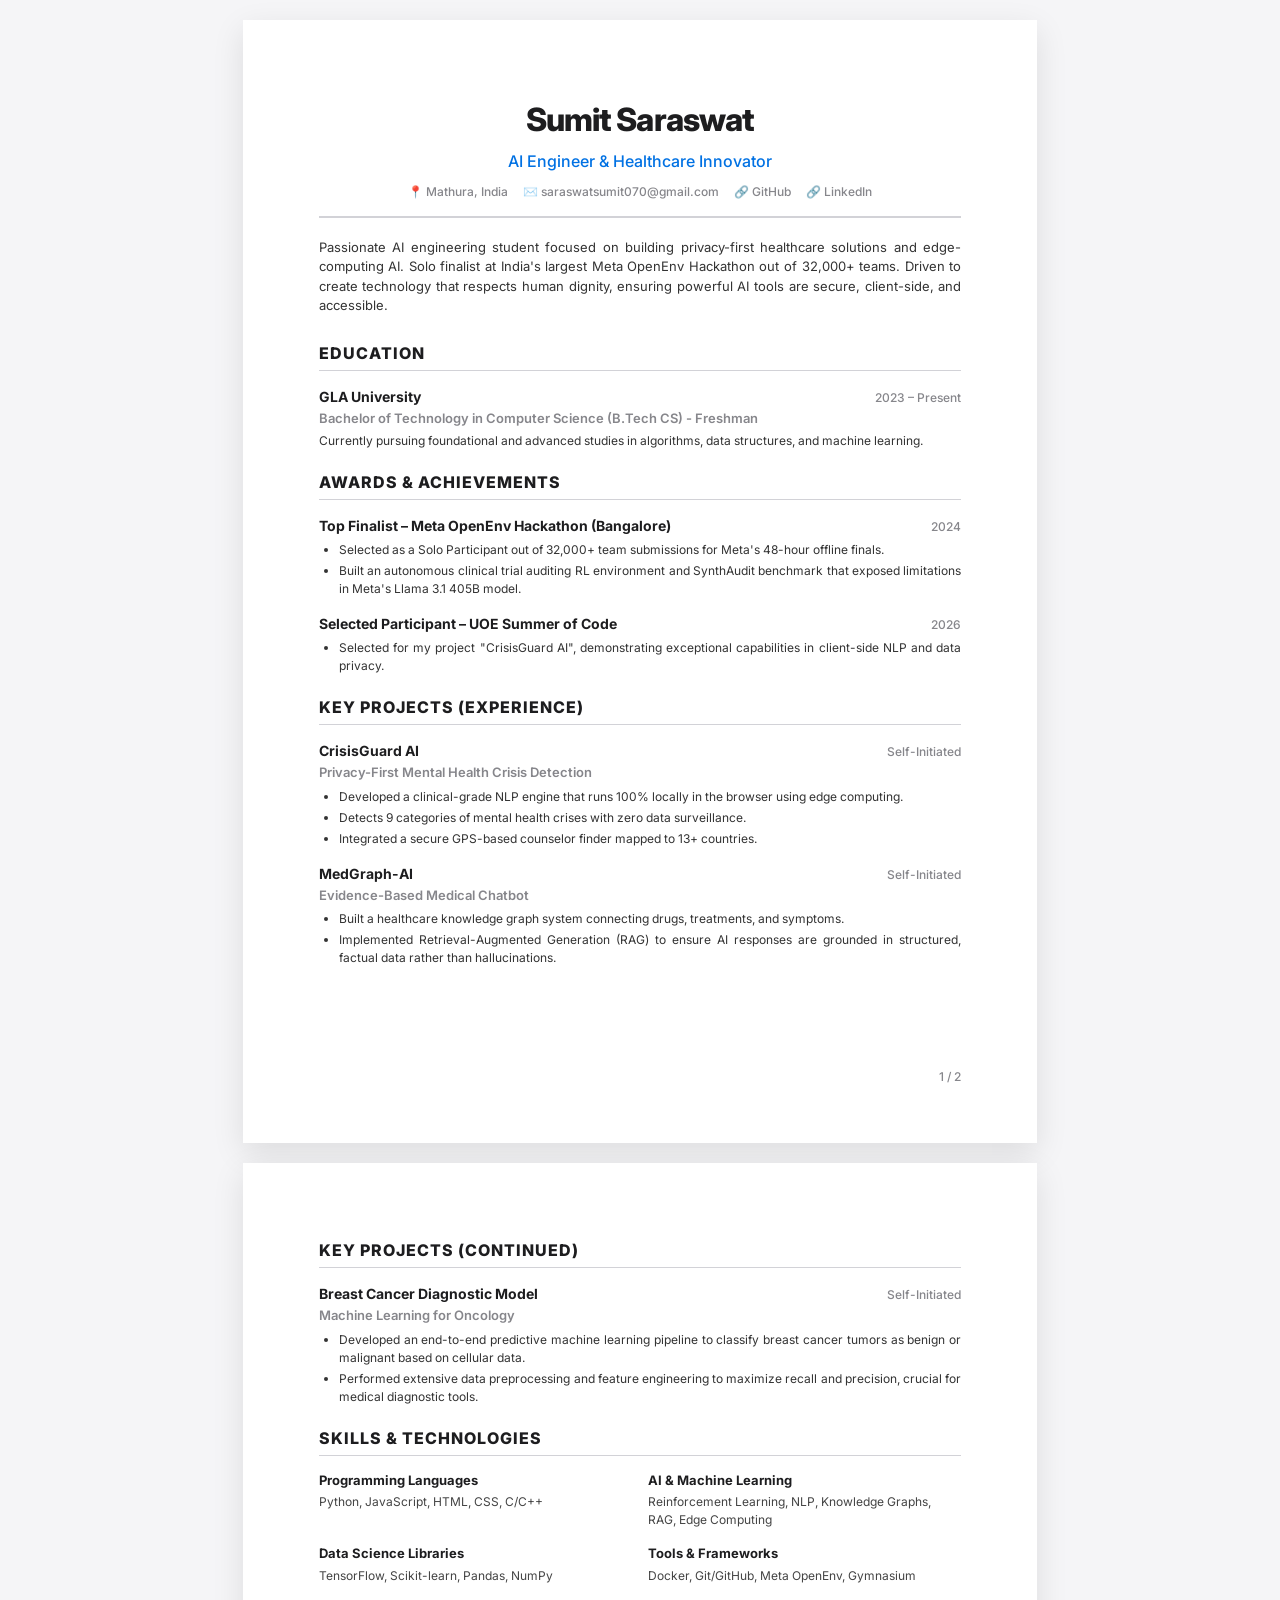
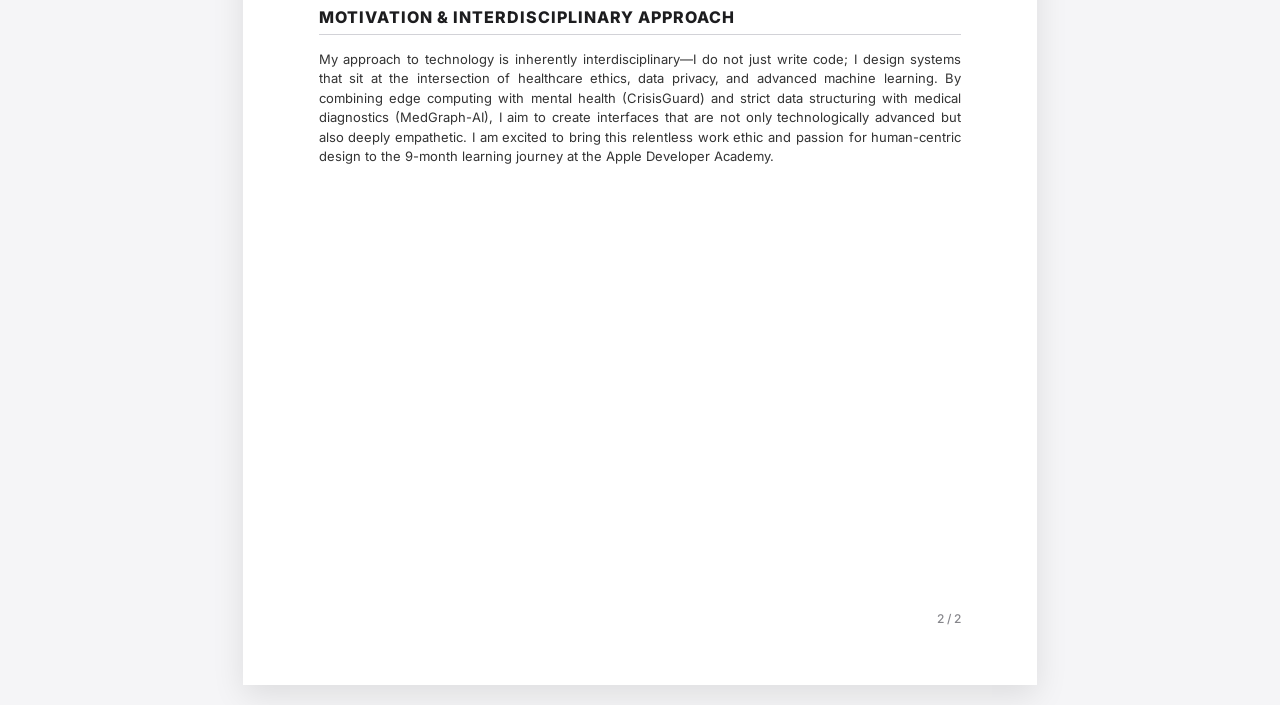
==== Sumit_Saraswat_CV_Academy.html @ f65f5d6a "Initial commit: Apple HIG Portfolio" ====
<!DOCTYPE html>
<html lang="en">
<head>
  <meta charset="UTF-8">
  <title>Sumit_Saraswat_CV_Academy</title>
  <style>
    @import url('https://fonts.googleapis.com/css2?family=Inter:wght@300;400;500;600;700;800&display=swap');
    
    :root {
      --bg: #ffffff;
      --text-main: #1d1d1f;
      --text-muted: #86868b;
      --accent: #0071e3;
      --border: #d2d2d7;
    }

    * { box-sizing: border-box; margin: 0; padding: 0; }
    body {
      font-family: 'Inter', -apple-system, sans-serif;
      background: #f5f5f7;
      color: var(--text-main);
      line-height: 1.5;
      -webkit-font-smoothing: antialiased;
    }

    /* A4 Page Setup */
    .page {
      width: 210mm;
      height: 297mm;
      background: white;
      margin: 20px auto;
      padding: 20mm 20mm;
      box-shadow: 0 10px 30px rgba(0,0,0,0.1);
      position: relative;
      overflow: hidden;
      page-break-after: always;
    }

    @media print {
      body { background: white; margin: 0; }
      .page { margin: 0; box-shadow: none; padding: 20mm 20mm; page-break-after: always; }
      @page { size: A4; margin: 0; }
    }

    /* Header */
    .header { text-align: center; border-bottom: 2px solid var(--border); padding-bottom: 15px; margin-bottom: 20px; }
    .name { font-size: 32px; font-weight: 800; letter-spacing: -0.03em; margin-bottom: 5px; }
    .role { font-size: 16px; font-weight: 500; color: var(--accent); margin-bottom: 10px; }
    .contact-info { font-size: 12px; color: var(--text-muted); font-weight: 500; display: flex; justify-content: center; gap: 15px; }
    .contact-info a { color: var(--text-muted); text-decoration: none; }
    
    /* Summary */
    .summary { font-size: 13px; text-align: justify; margin-bottom: 25px; color: #333; }

    /* Sections */
    .section { margin-bottom: 20px; }
    .section-title { font-size: 16px; font-weight: 800; color: var(--text-main); border-bottom: 1px solid var(--border); padding-bottom: 5px; margin-bottom: 15px; text-transform: uppercase; letter-spacing: 1px; }
    
    .item { margin-bottom: 15px; }
    .item-header { display: flex; justify-content: space-between; align-items: baseline; margin-bottom: 2px; }
    .item-title { font-size: 14px; font-weight: 700; color: var(--text-main); }
    .item-subtitle { font-size: 13px; font-weight: 600; color: var(--text-muted); }
    .item-date { font-size: 12px; font-weight: 500; color: var(--text-muted); }
    .item-desc { font-size: 12px; color: #333; margin-top: 4px; text-align: justify; }
    .item-desc ul { margin-top: 5px; padding-left: 20px; }
    .item-desc li { margin-bottom: 3px; }

    /* Skills Grid */
    .skills-grid { display: grid; grid-template-columns: 1fr 1fr; gap: 15px; }
    .skill-category { font-size: 13px; font-weight: 700; margin-bottom: 3px; }
    .skill-list { font-size: 12px; color: #444; }

    .page-number { position: absolute; bottom: 15mm; right: 20mm; font-size: 12px; color: var(--text-muted); font-weight: 500; }
  </style>
</head>
<body>

  <!-- PAGE 1 -->
  <div class="page">
    <div class="header">
      <h1 class="name">Sumit Saraswat</h1>
      <p class="role">AI Engineer & Healthcare Innovator</p>
      <div class="contact-info">
        <span>📍 Mathura, India</span>
        <a href="mailto:saraswatsumit070@gmail.com">✉️ saraswatsumit070@gmail.com</a>
        <a href="https://github.com/sumitsaraswat362">🔗 GitHub</a>
        <a href="https://linkedin.com/in/sumit-saraswat-31819136a">🔗 LinkedIn</a>
      </div>
    </div>

    <p class="summary">
      Passionate AI engineering student focused on building privacy-first healthcare solutions and edge-computing AI. Solo finalist at India's largest Meta OpenEnv Hackathon out of 32,000+ teams. Driven to create technology that respects human dignity, ensuring powerful AI tools are secure, client-side, and accessible.
    </p>

    <div class="section">
      <h2 class="section-title">Education</h2>
      <div class="item">
        <div class="item-header">
          <span class="item-title">GLA University</span>
          <span class="item-date">2023 – Present</span>
        </div>
        <div class="item-subtitle">Bachelor of Technology in Computer Science (B.Tech CS) - Freshman</div>
        <div class="item-desc">
          Currently pursuing foundational and advanced studies in algorithms, data structures, and machine learning.
        </div>
      </div>
    </div>

    <div class="section">
      <h2 class="section-title">Awards & Achievements</h2>
      <div class="item">
        <div class="item-header">
          <span class="item-title">Top Finalist – Meta OpenEnv Hackathon (Bangalore)</span>
          <span class="item-date">2024</span>
        </div>
        <div class="item-desc">
          <ul>
            <li>Selected as a Solo Participant out of 32,000+ team submissions for Meta's 48-hour offline finals.</li>
            <li>Built an autonomous clinical trial auditing RL environment and SynthAudit benchmark that exposed limitations in Meta's Llama 3.1 405B model.</li>
          </ul>
        </div>
      </div>
      <div class="item">
        <div class="item-header">
          <span class="item-title">Selected Participant – UOE Summer of Code</span>
          <span class="item-date">2026</span>
        </div>
        <div class="item-desc">
          <ul>
            <li>Selected for my project "CrisisGuard AI", demonstrating exceptional capabilities in client-side NLP and data privacy.</li>
          </ul>
        </div>
      </div>
    </div>

    <div class="section">
      <h2 class="section-title">Key Projects (Experience)</h2>
      <div class="item">
        <div class="item-header">
          <span class="item-title">CrisisGuard AI</span>
          <span class="item-date">Self-Initiated</span>
        </div>
        <div class="item-subtitle">Privacy-First Mental Health Crisis Detection</div>
        <div class="item-desc">
          <ul>
            <li>Developed a clinical-grade NLP engine that runs 100% locally in the browser using edge computing.</li>
            <li>Detects 9 categories of mental health crises with zero data surveillance.</li>
            <li>Integrated a secure GPS-based counselor finder mapped to 13+ countries.</li>
          </ul>
        </div>
      </div>
      
      <div class="item">
        <div class="item-header">
          <span class="item-title">MedGraph-AI</span>
          <span class="item-date">Self-Initiated</span>
        </div>
        <div class="item-subtitle">Evidence-Based Medical Chatbot</div>
        <div class="item-desc">
          <ul>
            <li>Built a healthcare knowledge graph system connecting drugs, treatments, and symptoms.</li>
            <li>Implemented Retrieval-Augmented Generation (RAG) to ensure AI responses are grounded in structured, factual data rather than hallucinations.</li>
          </ul>
        </div>
      </div>
    </div>
    
    <div class="page-number">1 / 2</div>
  </div>

  <!-- PAGE 2 -->
  <div class="page">
    <div class="section">
      <h2 class="section-title">Key Projects (Continued)</h2>
      
      <div class="item">
        <div class="item-header">
          <span class="item-title">Breast Cancer Diagnostic Model</span>
          <span class="item-date">Self-Initiated</span>
        </div>
        <div class="item-subtitle">Machine Learning for Oncology</div>
        <div class="item-desc">
          <ul>
            <li>Developed an end-to-end predictive machine learning pipeline to classify breast cancer tumors as benign or malignant based on cellular data.</li>
            <li>Performed extensive data preprocessing and feature engineering to maximize recall and precision, crucial for medical diagnostic tools.</li>
          </ul>
        </div>
      </div>
    </div>

    <div class="section">
      <h2 class="section-title">Skills & Technologies</h2>
      <div class="skills-grid">
        <div>
          <div class="skill-category">Programming Languages</div>
          <div class="skill-list">Python, JavaScript, HTML, CSS, C/C++</div>
        </div>
        <div>
          <div class="skill-category">AI & Machine Learning</div>
          <div class="skill-list">Reinforcement Learning, NLP, Knowledge Graphs, RAG, Edge Computing</div>
        </div>
        <div>
          <div class="skill-category">Data Science Libraries</div>
          <div class="skill-list">TensorFlow, Scikit-learn, Pandas, NumPy</div>
        </div>
        <div>
          <div class="skill-category">Tools & Frameworks</div>
          <div class="skill-list">Docker, Git/GitHub, Meta OpenEnv, Gymnasium</div>
        </div>
      </div>
    </div>

    <div class="section">
      <h2 class="section-title">Motivation & Interdisciplinary Approach</h2>
      <p class="summary" style="margin-bottom: 0;">
        My approach to technology is inherently interdisciplinary—I do not just write code; I design systems that sit at the intersection of healthcare ethics, data privacy, and advanced machine learning. By combining edge computing with mental health (CrisisGuard) and strict data structuring with medical diagnostics (MedGraph-AI), I aim to create interfaces that are not only technologically advanced but also deeply empathetic. I am excited to bring this relentless work ethic and passion for human-centric design to the 9-month learning journey at the Apple Developer Academy.
      </p>
    </div>
    
    <div class="page-number">2 / 2</div>
  </div>

</body>
</html>
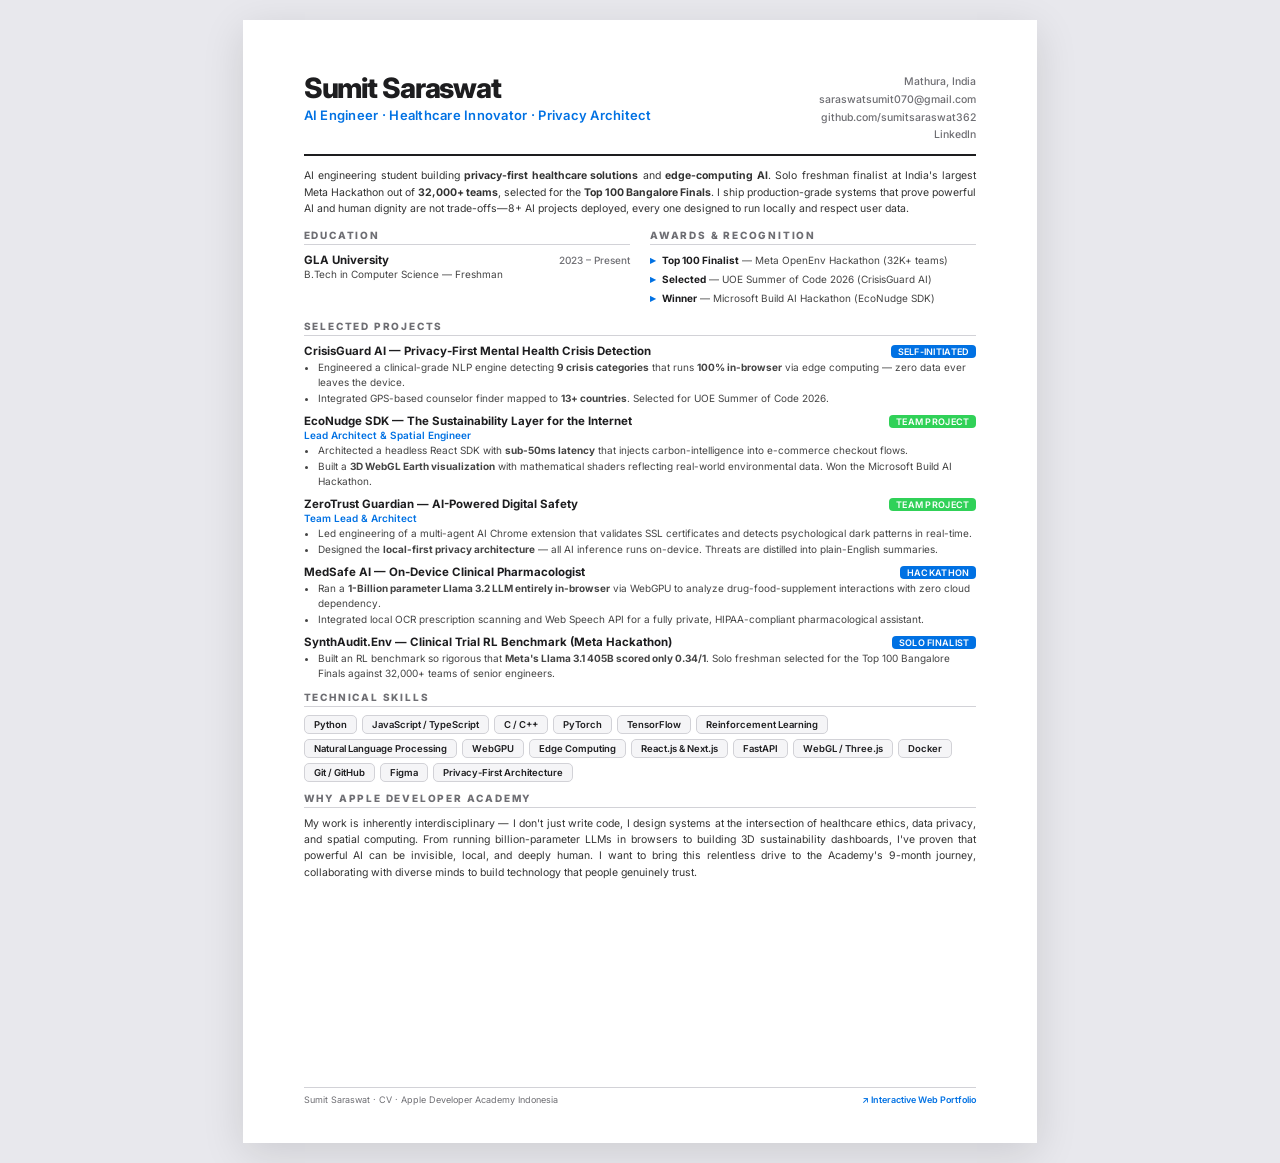
==== commit 02825817: "Redesign CV as premium 1-page layout with top 5 projects" ====
--- a/Sumit_Saraswat_CV_Academy.html
+++ b/Sumit_Saraswat_CV_Academy.html
@@ -5,219 +5,401 @@
   <title>Sumit_Saraswat_CV_Academy</title>
   <style>
     @import url('https://fonts.googleapis.com/css2?family=Inter:wght@300;400;500;600;700;800&display=swap');
-    
+
     :root {
-      --bg: #ffffff;
-      --text-main: #1d1d1f;
-      --text-muted: #86868b;
+      --text: #1d1d1f;
+      --muted: #6e6e73;
       --accent: #0071e3;
       --border: #d2d2d7;
+      --light-bg: #f5f5f7;
     }
 
     * { box-sizing: border-box; margin: 0; padding: 0; }
     body {
       font-family: 'Inter', -apple-system, sans-serif;
-      background: #f5f5f7;
-      color: var(--text-main);
-      line-height: 1.5;
+      background: #e8e8ed;
+      color: var(--text);
       -webkit-font-smoothing: antialiased;
-    }
-
-    /* A4 Page Setup */
+      -webkit-print-color-adjust: exact;
+      print-color-adjust: exact;
+    }
+
     .page {
       width: 210mm;
       height: 297mm;
       background: white;
       margin: 20px auto;
-      padding: 20mm 20mm;
-      box-shadow: 0 10px 30px rgba(0,0,0,0.1);
+      padding: 14mm 16mm 12mm 16mm;
+      box-shadow: 0 10px 40px rgba(0,0,0,0.12);
       position: relative;
       overflow: hidden;
-      page-break-after: always;
     }
 
     @media print {
       body { background: white; margin: 0; }
-      .page { margin: 0; box-shadow: none; padding: 20mm 20mm; page-break-after: always; }
+      .page { margin: 0; box-shadow: none; }
       @page { size: A4; margin: 0; }
     }
 
-    /* Header */
-    .header { text-align: center; border-bottom: 2px solid var(--border); padding-bottom: 15px; margin-bottom: 20px; }
-    .name { font-size: 32px; font-weight: 800; letter-spacing: -0.03em; margin-bottom: 5px; }
-    .role { font-size: 16px; font-weight: 500; color: var(--accent); margin-bottom: 10px; }
-    .contact-info { font-size: 12px; color: var(--text-muted); font-weight: 500; display: flex; justify-content: center; gap: 15px; }
-    .contact-info a { color: var(--text-muted); text-decoration: none; }
-    
-    /* Summary */
-    .summary { font-size: 13px; text-align: justify; margin-bottom: 25px; color: #333; }
-
-    /* Sections */
-    .section { margin-bottom: 20px; }
-    .section-title { font-size: 16px; font-weight: 800; color: var(--text-main); border-bottom: 1px solid var(--border); padding-bottom: 5px; margin-bottom: 15px; text-transform: uppercase; letter-spacing: 1px; }
-    
-    .item { margin-bottom: 15px; }
-    .item-header { display: flex; justify-content: space-between; align-items: baseline; margin-bottom: 2px; }
-    .item-title { font-size: 14px; font-weight: 700; color: var(--text-main); }
-    .item-subtitle { font-size: 13px; font-weight: 600; color: var(--text-muted); }
-    .item-date { font-size: 12px; font-weight: 500; color: var(--text-muted); }
-    .item-desc { font-size: 12px; color: #333; margin-top: 4px; text-align: justify; }
-    .item-desc ul { margin-top: 5px; padding-left: 20px; }
-    .item-desc li { margin-bottom: 3px; }
-
-    /* Skills Grid */
-    .skills-grid { display: grid; grid-template-columns: 1fr 1fr; gap: 15px; }
-    .skill-category { font-size: 13px; font-weight: 700; margin-bottom: 3px; }
-    .skill-list { font-size: 12px; color: #444; }
-
-    .page-number { position: absolute; bottom: 15mm; right: 20mm; font-size: 12px; color: var(--text-muted); font-weight: 500; }
+    /* ===== HEADER ===== */
+    .header {
+      display: flex;
+      justify-content: space-between;
+      align-items: flex-start;
+      padding-bottom: 10px;
+      border-bottom: 2px solid var(--text);
+      margin-bottom: 12px;
+    }
+    .header-left {}
+    .name {
+      font-size: 28px;
+      font-weight: 800;
+      letter-spacing: -0.04em;
+      line-height: 1.1;
+    }
+    .role {
+      font-size: 13px;
+      font-weight: 600;
+      color: var(--accent);
+      margin-top: 3px;
+      letter-spacing: 0.02em;
+    }
+    .header-right {
+      text-align: right;
+      font-size: 10.5px;
+      color: var(--muted);
+      line-height: 1.7;
+      font-weight: 500;
+    }
+    .header-right a {
+      color: var(--muted);
+      text-decoration: none;
+    }
+    .header-right a:hover { color: var(--accent); }
+
+    /* ===== SUMMARY ===== */
+    .summary {
+      font-size: 10.5px;
+      line-height: 1.55;
+      color: #333;
+      margin-bottom: 12px;
+      text-align: justify;
+    }
+    .summary strong { font-weight: 700; }
+
+    /* ===== SECTION ===== */
+    .section { margin-bottom: 10px; }
+    .section-title {
+      font-size: 10px;
+      font-weight: 800;
+      text-transform: uppercase;
+      letter-spacing: 1.8px;
+      color: var(--muted);
+      border-bottom: 1px solid var(--border);
+      padding-bottom: 3px;
+      margin-bottom: 8px;
+    }
+
+    /* ===== TWO-COL LAYOUT ===== */
+    .two-col {
+      display: grid;
+      grid-template-columns: 1fr 1fr;
+      gap: 8px 20px;
+    }
+
+    /* ===== ITEMS ===== */
+    .item { margin-bottom: 8px; }
+    .item:last-child { margin-bottom: 0; }
+    .item-row {
+      display: flex;
+      justify-content: space-between;
+      align-items: baseline;
+    }
+    .item-title {
+      font-size: 11.5px;
+      font-weight: 700;
+      color: var(--text);
+    }
+    .item-badge {
+      font-size: 9px;
+      font-weight: 600;
+      color: white;
+      background: var(--accent);
+      padding: 1px 7px;
+      border-radius: 4px;
+      letter-spacing: 0.03em;
+      flex-shrink: 0;
+    }
+    .item-badge.team {
+      background: #30d158;
+    }
+    .item-sub {
+      font-size: 10px;
+      font-weight: 600;
+      color: var(--accent);
+      margin-top: 1px;
+    }
+    .item-desc {
+      font-size: 10px;
+      color: #444;
+      line-height: 1.5;
+      margin-top: 2px;
+    }
+    .item-desc ul {
+      padding-left: 14px;
+      margin: 0;
+    }
+    .item-desc li {
+      margin-bottom: 1px;
+    }
+
+    /* ===== EDUCATION ===== */
+    .edu-row {
+      display: flex;
+      justify-content: space-between;
+      align-items: baseline;
+    }
+    .edu-title {
+      font-size: 11.5px;
+      font-weight: 700;
+    }
+    .edu-date {
+      font-size: 10px;
+      font-weight: 500;
+      color: var(--muted);
+    }
+    .edu-sub {
+      font-size: 10px;
+      color: #444;
+      margin-top: 1px;
+    }
+
+    /* ===== SKILLS ===== */
+    .skills-row {
+      display: flex;
+      flex-wrap: wrap;
+      gap: 5px;
+    }
+    .skill-pill {
+      font-size: 9.5px;
+      font-weight: 600;
+      background: var(--light-bg);
+      color: var(--text);
+      padding: 3px 9px;
+      border-radius: 5px;
+      border: 1px solid var(--border);
+    }
+
+    /* ===== AWARDS ===== */
+    .award-item {
+      display: flex;
+      gap: 6px;
+      align-items: baseline;
+      margin-bottom: 3px;
+      font-size: 10px;
+      color: #444;
+      line-height: 1.45;
+    }
+    .award-bullet {
+      font-size: 11px;
+      color: var(--accent);
+      flex-shrink: 0;
+      font-weight: 700;
+    }
+    .award-item strong {
+      font-weight: 700;
+      color: var(--text);
+    }
+
+    /* ===== FOOTER ===== */
+    .footer {
+      position: absolute;
+      bottom: 10mm;
+      left: 16mm;
+      right: 16mm;
+      display: flex;
+      justify-content: space-between;
+      align-items: center;
+      font-size: 9px;
+      color: var(--muted);
+      border-top: 1px solid var(--border);
+      padding-top: 6px;
+    }
+    .footer a {
+      color: var(--accent);
+      text-decoration: none;
+      font-weight: 600;
+    }
   </style>
 </head>
 <body>
 
-  <!-- PAGE 1 -->
   <div class="page">
+
+    <!-- HEADER -->
     <div class="header">
-      <h1 class="name">Sumit Saraswat</h1>
-      <p class="role">AI Engineer & Healthcare Innovator</p>
-      <div class="contact-info">
-        <span>📍 Mathura, India</span>
-        <a href="mailto:saraswatsumit070@gmail.com">✉️ saraswatsumit070@gmail.com</a>
-        <a href="https://github.com/sumitsaraswat362">🔗 GitHub</a>
-        <a href="https://linkedin.com/in/sumit-saraswat-31819136a">🔗 LinkedIn</a>
-      </div>
-    </div>
-
+      <div class="header-left">
+        <h1 class="name">Sumit Saraswat</h1>
+        <p class="role">AI Engineer · Healthcare Innovator · Privacy Architect</p>
+      </div>
+      <div class="header-right">
+        Mathura, India<br>
+        <a href="mailto:saraswatsumit070@gmail.com">saraswatsumit070@gmail.com</a><br>
+        <a href="https://github.com/sumitsaraswat362">github.com/sumitsaraswat362</a><br>
+        <a href="https://www.linkedin.com/in/sumit-saraswat-31819136a/">LinkedIn</a>
+      </div>
+    </div>
+
+    <!-- SUMMARY -->
     <p class="summary">
-      Passionate AI engineering student focused on building privacy-first healthcare solutions and edge-computing AI. Solo finalist at India's largest Meta OpenEnv Hackathon out of 32,000+ teams. Driven to create technology that respects human dignity, ensuring powerful AI tools are secure, client-side, and accessible.
+      AI engineering student building <strong>privacy-first healthcare solutions</strong> and <strong>edge-computing AI</strong>. Solo freshman finalist at India's largest Meta Hackathon out of <strong>32,000+ teams</strong>, selected for the <strong>Top 100 Bangalore Finals</strong>. I ship production-grade systems that prove powerful AI and human dignity are not trade-offs—8+ AI projects deployed, every one designed to run locally and respect user data.
     </p>
 
+    <!-- EDUCATION + AWARDS SIDE BY SIDE -->
+    <div class="two-col">
+
+      <!-- LEFT: EDUCATION -->
+      <div class="section">
+        <h2 class="section-title">Education</h2>
+        <div class="edu-row">
+          <span class="edu-title">GLA University</span>
+          <span class="edu-date">2023 – Present</span>
+        </div>
+        <div class="edu-sub">B.Tech in Computer Science — Freshman</div>
+      </div>
+
+      <!-- RIGHT: AWARDS -->
+      <div class="section">
+        <h2 class="section-title">Awards & Recognition</h2>
+        <div class="award-item">
+          <span class="award-bullet">▸</span>
+          <span><strong>Top 100 Finalist</strong> — Meta OpenEnv Hackathon (32K+ teams)</span>
+        </div>
+        <div class="award-item">
+          <span class="award-bullet">▸</span>
+          <span><strong>Selected</strong> — UOE Summer of Code 2026 (CrisisGuard AI)</span>
+        </div>
+        <div class="award-item">
+          <span class="award-bullet">▸</span>
+          <span><strong>Winner</strong> — Microsoft Build AI Hackathon (EcoNudge SDK)</span>
+        </div>
+      </div>
+
+    </div>
+
+    <!-- KEY PROJECTS -->
     <div class="section">
-      <h2 class="section-title">Education</h2>
+      <h2 class="section-title">Selected Projects</h2>
+
+      <!-- CrisisGuard -->
       <div class="item">
-        <div class="item-header">
-          <span class="item-title">GLA University</span>
-          <span class="item-date">2023 – Present</span>
-        </div>
-        <div class="item-subtitle">Bachelor of Technology in Computer Science (B.Tech CS) - Freshman</div>
-        <div class="item-desc">
-          Currently pursuing foundational and advanced studies in algorithms, data structures, and machine learning.
-        </div>
-      </div>
-    </div>
-
-    <div class="section">
-      <h2 class="section-title">Awards & Achievements</h2>
-      <div class="item">
-        <div class="item-header">
-          <span class="item-title">Top Finalist – Meta OpenEnv Hackathon (Bangalore)</span>
-          <span class="item-date">2024</span>
+        <div class="item-row">
+          <span class="item-title">CrisisGuard AI — Privacy-First Mental Health Crisis Detection</span>
+          <span class="item-badge">SELF-INITIATED</span>
         </div>
         <div class="item-desc">
           <ul>
-            <li>Selected as a Solo Participant out of 32,000+ team submissions for Meta's 48-hour offline finals.</li>
-            <li>Built an autonomous clinical trial auditing RL environment and SynthAudit benchmark that exposed limitations in Meta's Llama 3.1 405B model.</li>
+            <li>Engineered a clinical-grade NLP engine detecting <strong>9 crisis categories</strong> that runs <strong>100% in-browser</strong> via edge computing — zero data ever leaves the device.</li>
+            <li>Integrated GPS-based counselor finder mapped to <strong>13+ countries</strong>. Selected for UOE Summer of Code 2026.</li>
           </ul>
         </div>
       </div>
+
+      <!-- EcoNudge SDK -->
       <div class="item">
-        <div class="item-header">
-          <span class="item-title">Selected Participant – UOE Summer of Code</span>
-          <span class="item-date">2026</span>
-        </div>
+        <div class="item-row">
+          <span class="item-title">EcoNudge SDK — The Sustainability Layer for the Internet</span>
+          <span class="item-badge team">TEAM PROJECT</span>
+        </div>
+        <div class="item-sub">Lead Architect & Spatial Engineer</div>
         <div class="item-desc">
           <ul>
-            <li>Selected for my project "CrisisGuard AI", demonstrating exceptional capabilities in client-side NLP and data privacy.</li>
+            <li>Architected a headless React SDK with <strong>sub-50ms latency</strong> that injects carbon-intelligence into e-commerce checkout flows.</li>
+            <li>Built a <strong>3D WebGL Earth visualization</strong> with mathematical shaders reflecting real-world environmental data. Won the Microsoft Build AI Hackathon.</li>
           </ul>
         </div>
       </div>
-    </div>
-
-    <div class="section">
-      <h2 class="section-title">Key Projects (Experience)</h2>
+
+      <!-- ZeroTrust Guardian -->
       <div class="item">
-        <div class="item-header">
-          <span class="item-title">CrisisGuard AI</span>
-          <span class="item-date">Self-Initiated</span>
-        </div>
-        <div class="item-subtitle">Privacy-First Mental Health Crisis Detection</div>
+        <div class="item-row">
+          <span class="item-title">ZeroTrust Guardian — AI-Powered Digital Safety</span>
+          <span class="item-badge team">TEAM PROJECT</span>
+        </div>
+        <div class="item-sub">Team Lead & Architect</div>
         <div class="item-desc">
           <ul>
-            <li>Developed a clinical-grade NLP engine that runs 100% locally in the browser using edge computing.</li>
-            <li>Detects 9 categories of mental health crises with zero data surveillance.</li>
-            <li>Integrated a secure GPS-based counselor finder mapped to 13+ countries.</li>
+            <li>Led engineering of a multi-agent AI Chrome extension that validates SSL certificates and detects psychological dark patterns in real-time.</li>
+            <li>Designed the <strong>local-first privacy architecture</strong> — all AI inference runs on-device. Threats are distilled into plain-English summaries.</li>
           </ul>
         </div>
       </div>
-      
+
+      <!-- MedSafe AI -->
       <div class="item">
-        <div class="item-header">
-          <span class="item-title">MedGraph-AI</span>
-          <span class="item-date">Self-Initiated</span>
-        </div>
-        <div class="item-subtitle">Evidence-Based Medical Chatbot</div>
+        <div class="item-row">
+          <span class="item-title">MedSafe AI — On-Device Clinical Pharmacologist</span>
+          <span class="item-badge">HACKATHON</span>
+        </div>
         <div class="item-desc">
           <ul>
-            <li>Built a healthcare knowledge graph system connecting drugs, treatments, and symptoms.</li>
-            <li>Implemented Retrieval-Augmented Generation (RAG) to ensure AI responses are grounded in structured, factual data rather than hallucinations.</li>
+            <li>Ran a <strong>1-Billion parameter Llama 3.2 LLM entirely in-browser</strong> via WebGPU to analyze drug-food-supplement interactions with zero cloud dependency.</li>
+            <li>Integrated local OCR prescription scanning and Web Speech API for a fully private, HIPAA-compliant pharmacological assistant.</li>
           </ul>
         </div>
       </div>
-    </div>
-    
-    <div class="page-number">1 / 2</div>
-  </div>
-
-  <!-- PAGE 2 -->
-  <div class="page">
-    <div class="section">
-      <h2 class="section-title">Key Projects (Continued)</h2>
-      
+
+      <!-- Meta Hackathon -->
       <div class="item">
-        <div class="item-header">
-          <span class="item-title">Breast Cancer Diagnostic Model</span>
-          <span class="item-date">Self-Initiated</span>
-        </div>
-        <div class="item-subtitle">Machine Learning for Oncology</div>
+        <div class="item-row">
+          <span class="item-title">SynthAudit.Env — Clinical Trial RL Benchmark (Meta Hackathon)</span>
+          <span class="item-badge">SOLO FINALIST</span>
+        </div>
         <div class="item-desc">
           <ul>
-            <li>Developed an end-to-end predictive machine learning pipeline to classify breast cancer tumors as benign or malignant based on cellular data.</li>
-            <li>Performed extensive data preprocessing and feature engineering to maximize recall and precision, crucial for medical diagnostic tools.</li>
+            <li>Built an RL benchmark so rigorous that <strong>Meta's Llama 3.1 405B scored only 0.34/1</strong>. Solo freshman selected for the Top 100 Bangalore Finals against 32,000+ teams of senior engineers.</li>
           </ul>
         </div>
       </div>
     </div>
 
+    <!-- SKILLS -->
     <div class="section">
-      <h2 class="section-title">Skills & Technologies</h2>
-      <div class="skills-grid">
-        <div>
-          <div class="skill-category">Programming Languages</div>
-          <div class="skill-list">Python, JavaScript, HTML, CSS, C/C++</div>
-        </div>
-        <div>
-          <div class="skill-category">AI & Machine Learning</div>
-          <div class="skill-list">Reinforcement Learning, NLP, Knowledge Graphs, RAG, Edge Computing</div>
-        </div>
-        <div>
-          <div class="skill-category">Data Science Libraries</div>
-          <div class="skill-list">TensorFlow, Scikit-learn, Pandas, NumPy</div>
-        </div>
-        <div>
-          <div class="skill-category">Tools & Frameworks</div>
-          <div class="skill-list">Docker, Git/GitHub, Meta OpenEnv, Gymnasium</div>
-        </div>
-      </div>
-    </div>
-
+      <h2 class="section-title">Technical Skills</h2>
+      <div class="skills-row">
+        <span class="skill-pill">Python</span>
+        <span class="skill-pill">JavaScript / TypeScript</span>
+        <span class="skill-pill">C / C++</span>
+        <span class="skill-pill">PyTorch</span>
+        <span class="skill-pill">TensorFlow</span>
+        <span class="skill-pill">Reinforcement Learning</span>
+        <span class="skill-pill">Natural Language Processing</span>
+        <span class="skill-pill">WebGPU</span>
+        <span class="skill-pill">Edge Computing</span>
+        <span class="skill-pill">React.js & Next.js</span>
+        <span class="skill-pill">FastAPI</span>
+        <span class="skill-pill">WebGL / Three.js</span>
+        <span class="skill-pill">Docker</span>
+        <span class="skill-pill">Git / GitHub</span>
+        <span class="skill-pill">Figma</span>
+        <span class="skill-pill">Privacy-First Architecture</span>
+      </div>
+    </div>
+
+    <!-- MOTIVATION -->
     <div class="section">
-      <h2 class="section-title">Motivation & Interdisciplinary Approach</h2>
+      <h2 class="section-title">Why Apple Developer Academy</h2>
       <p class="summary" style="margin-bottom: 0;">
-        My approach to technology is inherently interdisciplinary—I do not just write code; I design systems that sit at the intersection of healthcare ethics, data privacy, and advanced machine learning. By combining edge computing with mental health (CrisisGuard) and strict data structuring with medical diagnostics (MedGraph-AI), I aim to create interfaces that are not only technologically advanced but also deeply empathetic. I am excited to bring this relentless work ethic and passion for human-centric design to the 9-month learning journey at the Apple Developer Academy.
+        My work is inherently interdisciplinary — I don't just write code, I design systems at the intersection of healthcare ethics, data privacy, and spatial computing. From running billion-parameter LLMs in browsers to building 3D sustainability dashboards, I've proven that powerful AI can be invisible, local, and deeply human. I want to bring this relentless drive to the Academy's 9-month journey, collaborating with diverse minds to build technology that people genuinely trust.
       </p>
     </div>
-    
-    <div class="page-number">2 / 2</div>
+
+    <!-- FOOTER -->
+    <div class="footer">
+      <span>Sumit Saraswat · CV · Apple Developer Academy Indonesia</span>
+      <a href="https://sumitsaraswat362.github.io/Portfolio/">↗ Interactive Web Portfolio</a>
+    </div>
+
   </div>
 
 </body>
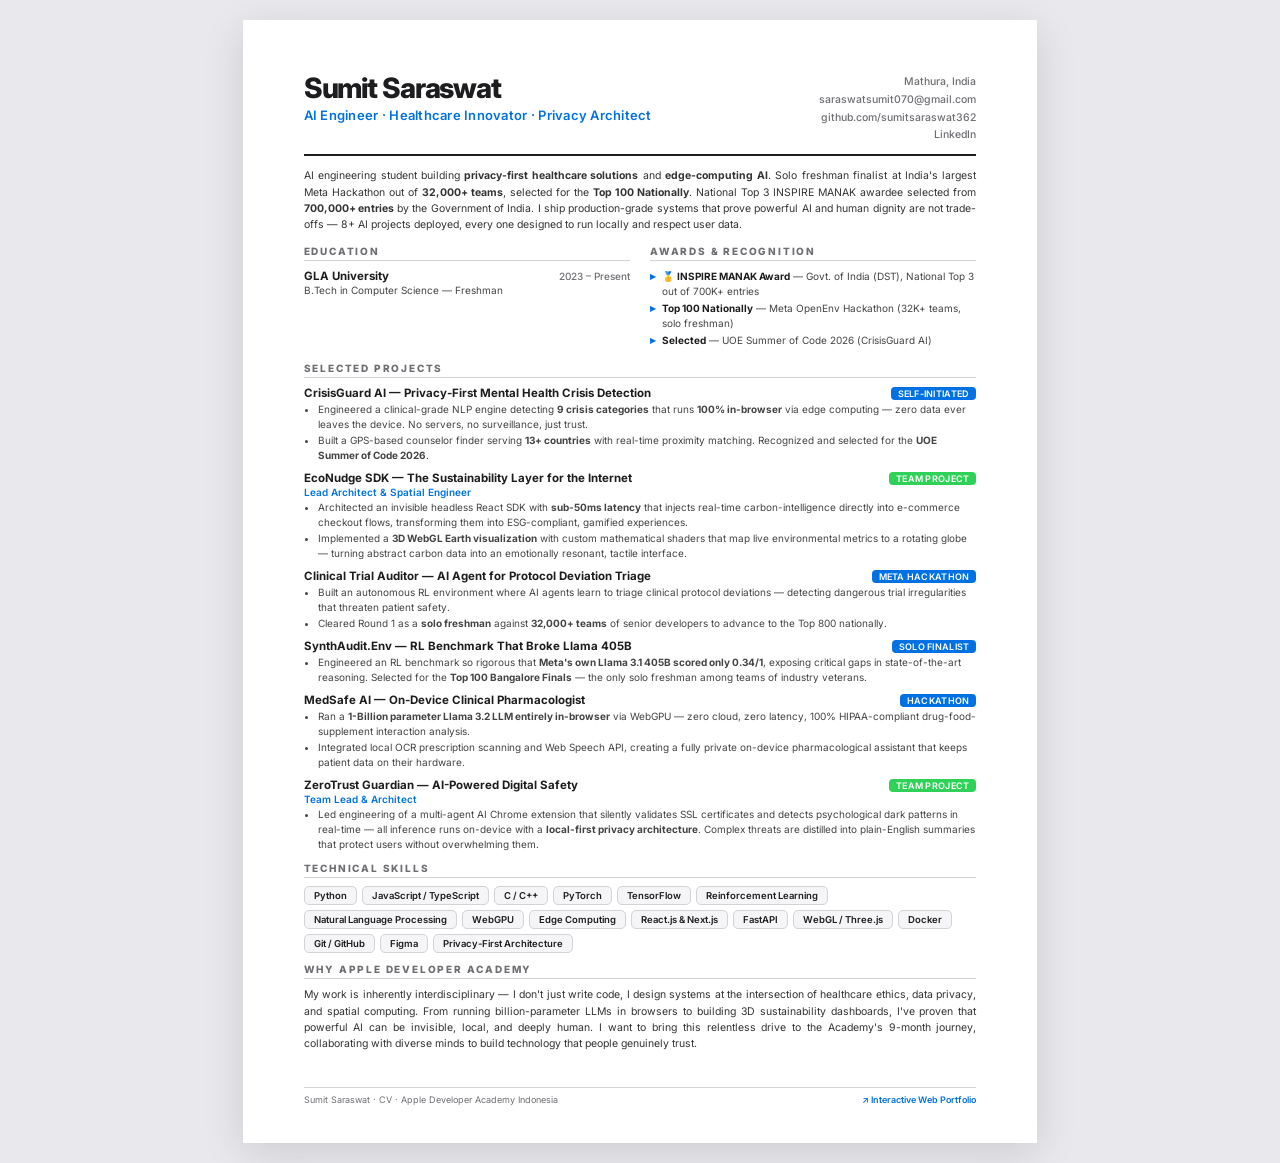
==== commit f3db94c6: "Update CV: add Clinical Trial Auditor, INSPIRE MANAK award, reorder projects, stronger copy" ====
--- a/Sumit_Saraswat_CV_Academy.html
+++ b/Sumit_Saraswat_CV_Academy.html
@@ -252,7 +252,7 @@
 
     <!-- SUMMARY -->
     <p class="summary">
-      AI engineering student building <strong>privacy-first healthcare solutions</strong> and <strong>edge-computing AI</strong>. Solo freshman finalist at India's largest Meta Hackathon out of <strong>32,000+ teams</strong>, selected for the <strong>Top 100 Bangalore Finals</strong>. I ship production-grade systems that prove powerful AI and human dignity are not trade-offs—8+ AI projects deployed, every one designed to run locally and respect user data.
+      AI engineering student building <strong>privacy-first healthcare solutions</strong> and <strong>edge-computing AI</strong>. Solo freshman finalist at India's largest Meta Hackathon out of <strong>32,000+ teams</strong>, selected for the <strong>Top 100 Nationally</strong>. National Top 3 INSPIRE MANAK awardee selected from <strong>700,000+ entries</strong> by the Government of India. I ship production-grade systems that prove powerful AI and human dignity are not trade-offs — 8+ AI projects deployed, every one designed to run locally and respect user data.
     </p>
 
     <!-- EDUCATION + AWARDS SIDE BY SIDE -->
@@ -273,16 +273,16 @@
         <h2 class="section-title">Awards & Recognition</h2>
         <div class="award-item">
           <span class="award-bullet">▸</span>
-          <span><strong>Top 100 Finalist</strong> — Meta OpenEnv Hackathon (32K+ teams)</span>
+          <span>🥇 <strong>INSPIRE MANAK Award</strong> — Govt. of India (DST), National Top 3 out of 700K+ entries</span>
+        </div>
+        <div class="award-item">
+          <span class="award-bullet">▸</span>
+          <span><strong>Top 100 Nationally</strong> — Meta OpenEnv Hackathon (32K+ teams, solo freshman)</span>
         </div>
         <div class="award-item">
           <span class="award-bullet">▸</span>
           <span><strong>Selected</strong> — UOE Summer of Code 2026 (CrisisGuard AI)</span>
         </div>
-        <div class="award-item">
-          <span class="award-bullet">▸</span>
-          <span><strong>Winner</strong> — Microsoft Build AI Hackathon (EcoNudge SDK)</span>
-        </div>
       </div>
 
     </div>
@@ -299,8 +299,8 @@
         </div>
         <div class="item-desc">
           <ul>
-            <li>Engineered a clinical-grade NLP engine detecting <strong>9 crisis categories</strong> that runs <strong>100% in-browser</strong> via edge computing — zero data ever leaves the device.</li>
-            <li>Integrated GPS-based counselor finder mapped to <strong>13+ countries</strong>. Selected for UOE Summer of Code 2026.</li>
+            <li>Engineered a clinical-grade NLP engine detecting <strong>9 crisis categories</strong> that runs <strong>100% in-browser</strong> via edge computing — zero data ever leaves the device. No servers, no surveillance, just trust.</li>
+            <li>Built a GPS-based counselor finder serving <strong>13+ countries</strong> with real-time proximity matching. Recognized and selected for the <strong>UOE Summer of Code 2026</strong>.</li>
           </ul>
         </div>
       </div>
@@ -314,8 +314,49 @@
         <div class="item-sub">Lead Architect & Spatial Engineer</div>
         <div class="item-desc">
           <ul>
-            <li>Architected a headless React SDK with <strong>sub-50ms latency</strong> that injects carbon-intelligence into e-commerce checkout flows.</li>
-            <li>Built a <strong>3D WebGL Earth visualization</strong> with mathematical shaders reflecting real-world environmental data. Won the Microsoft Build AI Hackathon.</li>
+            <li>Architected an invisible headless React SDK with <strong>sub-50ms latency</strong> that injects real-time carbon-intelligence directly into e-commerce checkout flows, transforming them into ESG-compliant, gamified experiences.</li>
+            <li>Implemented a <strong>3D WebGL Earth visualization</strong> with custom mathematical shaders that map live environmental metrics to a rotating globe — turning abstract carbon data into an emotionally resonant, tactile interface.</li>
+          </ul>
+        </div>
+      </div>
+
+      <!-- Clinical Trial Auditor -->
+      <div class="item">
+        <div class="item-row">
+          <span class="item-title">Clinical Trial Auditor — AI Agent for Protocol Deviation Triage</span>
+          <span class="item-badge">META HACKATHON</span>
+        </div>
+        <div class="item-desc">
+          <ul>
+            <li>Built an autonomous RL environment where AI agents learn to triage clinical protocol deviations — detecting dangerous trial irregularities that threaten patient safety.</li>
+            <li>Cleared Round 1 as a <strong>solo freshman</strong> against <strong>32,000+ teams</strong> of senior developers to advance to the Top 800 nationally.</li>
+          </ul>
+        </div>
+      </div>
+
+      <!-- SynthAudit -->
+      <div class="item">
+        <div class="item-row">
+          <span class="item-title">SynthAudit.Env — RL Benchmark That Broke Llama 405B</span>
+          <span class="item-badge">SOLO FINALIST</span>
+        </div>
+        <div class="item-desc">
+          <ul>
+            <li>Engineered an RL benchmark so rigorous that <strong>Meta's own Llama 3.1 405B scored only 0.34/1</strong>, exposing critical gaps in state-of-the-art reasoning. Selected for the <strong>Top 100 Bangalore Finals</strong> — the only solo freshman among teams of industry veterans.</li>
+          </ul>
+        </div>
+      </div>
+
+      <!-- MedSafe AI -->
+      <div class="item">
+        <div class="item-row">
+          <span class="item-title">MedSafe AI — On-Device Clinical Pharmacologist</span>
+          <span class="item-badge">HACKATHON</span>
+        </div>
+        <div class="item-desc">
+          <ul>
+            <li>Ran a <strong>1-Billion parameter Llama 3.2 LLM entirely in-browser</strong> via WebGPU — zero cloud, zero latency, 100% HIPAA-compliant drug-food-supplement interaction analysis.</li>
+            <li>Integrated local OCR prescription scanning and Web Speech API, creating a fully private on-device pharmacological assistant that keeps patient data on their hardware.</li>
           </ul>
         </div>
       </div>
@@ -329,35 +370,7 @@
         <div class="item-sub">Team Lead & Architect</div>
         <div class="item-desc">
           <ul>
-            <li>Led engineering of a multi-agent AI Chrome extension that validates SSL certificates and detects psychological dark patterns in real-time.</li>
-            <li>Designed the <strong>local-first privacy architecture</strong> — all AI inference runs on-device. Threats are distilled into plain-English summaries.</li>
-          </ul>
-        </div>
-      </div>
-
-      <!-- MedSafe AI -->
-      <div class="item">
-        <div class="item-row">
-          <span class="item-title">MedSafe AI — On-Device Clinical Pharmacologist</span>
-          <span class="item-badge">HACKATHON</span>
-        </div>
-        <div class="item-desc">
-          <ul>
-            <li>Ran a <strong>1-Billion parameter Llama 3.2 LLM entirely in-browser</strong> via WebGPU to analyze drug-food-supplement interactions with zero cloud dependency.</li>
-            <li>Integrated local OCR prescription scanning and Web Speech API for a fully private, HIPAA-compliant pharmacological assistant.</li>
-          </ul>
-        </div>
-      </div>
-
-      <!-- Meta Hackathon -->
-      <div class="item">
-        <div class="item-row">
-          <span class="item-title">SynthAudit.Env — Clinical Trial RL Benchmark (Meta Hackathon)</span>
-          <span class="item-badge">SOLO FINALIST</span>
-        </div>
-        <div class="item-desc">
-          <ul>
-            <li>Built an RL benchmark so rigorous that <strong>Meta's Llama 3.1 405B scored only 0.34/1</strong>. Solo freshman selected for the Top 100 Bangalore Finals against 32,000+ teams of senior engineers.</li>
+            <li>Led engineering of a multi-agent AI Chrome extension that silently validates SSL certificates and detects psychological dark patterns in real-time — all inference runs on-device with a <strong>local-first privacy architecture</strong>. Complex threats are distilled into plain-English summaries that protect users without overwhelming them.</li>
           </ul>
         </div>
       </div>
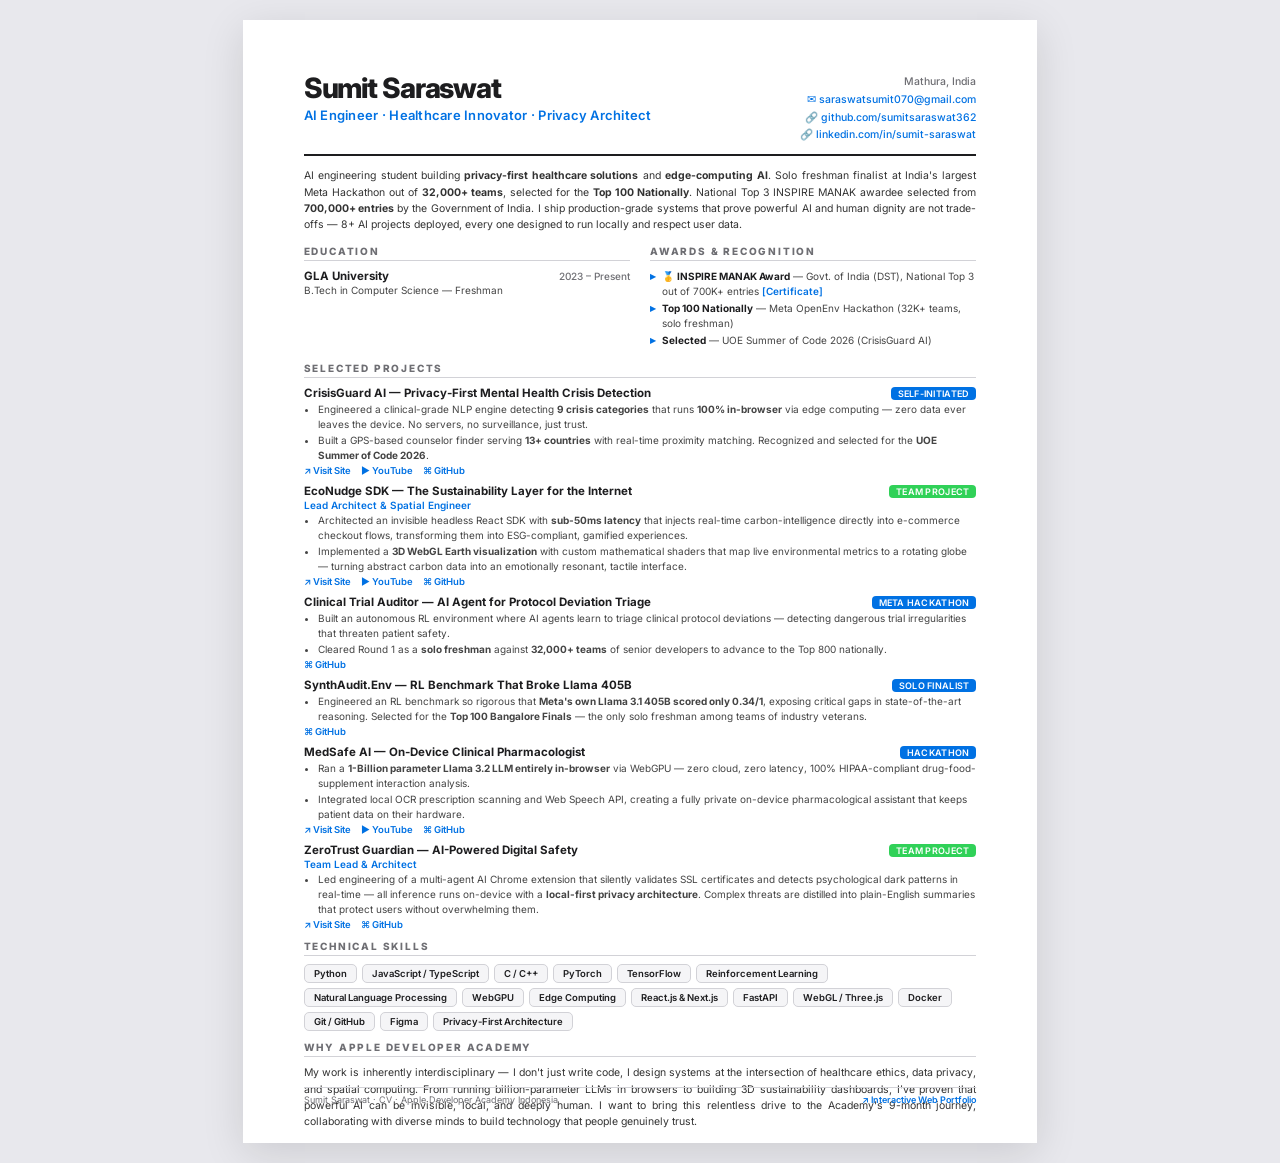
==== commit 77d25958: "Add clickable hyperlinks to CV: projects, LinkedIn, GitHub, INSPIRE certificate" ====
--- a/Sumit_Saraswat_CV_Academy.html
+++ b/Sumit_Saraswat_CV_Academy.html
@@ -230,6 +230,25 @@
       text-decoration: none;
       font-weight: 600;
     }
+
+    /* ===== PROJECT LINKS ===== */
+    .project-links {
+      margin-top: 2px;
+      font-size: 9.5px;
+      font-weight: 600;
+    }
+    .project-links a {
+      color: var(--accent);
+      text-decoration: none;
+      margin-right: 10px;
+    }
+    .project-links a:hover {
+      text-decoration: underline;
+    }
+    .header-right a {
+      color: var(--accent);
+      text-decoration: none;
+    }
   </style>
 </head>
 <body>
@@ -244,9 +263,9 @@
       </div>
       <div class="header-right">
         Mathura, India<br>
-        <a href="mailto:saraswatsumit070@gmail.com">saraswatsumit070@gmail.com</a><br>
-        <a href="https://github.com/sumitsaraswat362">github.com/sumitsaraswat362</a><br>
-        <a href="https://www.linkedin.com/in/sumit-saraswat-31819136a/">LinkedIn</a>
+        <a href="mailto:saraswatsumit070@gmail.com">✉ saraswatsumit070@gmail.com</a><br>
+        <a href="https://github.com/sumitsaraswat362">🔗 github.com/sumitsaraswat362</a><br>
+        <a href="https://www.linkedin.com/in/sumit-saraswat-31819136a/">🔗 linkedin.com/in/sumit-saraswat</a>
       </div>
     </div>
 
@@ -273,7 +292,7 @@
         <h2 class="section-title">Awards & Recognition</h2>
         <div class="award-item">
           <span class="award-bullet">▸</span>
-          <span>🥇 <strong>INSPIRE MANAK Award</strong> — Govt. of India (DST), National Top 3 out of 700K+ entries</span>
+          <span>🥇 <strong>INSPIRE MANAK Award</strong> — Govt. of India (DST), National Top 3 out of 700K+ entries <a href="https://drive.google.com/file/d/1yLlLlbiAApRHouVu8ESs6CnGI1-TGu-j/view?usp=sharing" style="color: var(--accent); text-decoration: none; font-weight: 600;">[Certificate]</a></span>
         </div>
         <div class="award-item">
           <span class="award-bullet">▸</span>
@@ -303,6 +322,7 @@
             <li>Built a GPS-based counselor finder serving <strong>13+ countries</strong> with real-time proximity matching. Recognized and selected for the <strong>UOE Summer of Code 2026</strong>.</li>
           </ul>
         </div>
+        <div class="project-links"><a href="https://sumitsaraswat362.github.io/crisisguard-ai/">↗ Visit Site</a><a href="https://youtu.be/dM6UjcaDVgI?si=qSpmMghheZpk2lf8">▶ YouTube</a><a href="https://github.com/sumitsaraswat362/crisisguard-ai">⌘ GitHub</a></div>
       </div>
 
       <!-- EcoNudge SDK -->
@@ -318,6 +338,7 @@
             <li>Implemented a <strong>3D WebGL Earth visualization</strong> with custom mathematical shaders that map live environmental metrics to a rotating globe — turning abstract carbon data into an emotionally resonant, tactile interface.</li>
           </ul>
         </div>
+        <div class="project-links"><a href="https://econudge-sdk.vercel.app">↗ Visit Site</a><a href="https://youtu.be/5LO6Cpq6ecQ?si=qpTTGpVrZw1w5HwK">▶ YouTube</a><a href="https://github.com/sumitsaraswat362/econudge-sdk">⌘ GitHub</a></div>
       </div>
 
       <!-- Clinical Trial Auditor -->
@@ -332,6 +353,7 @@
             <li>Cleared Round 1 as a <strong>solo freshman</strong> against <strong>32,000+ teams</strong> of senior developers to advance to the Top 800 nationally.</li>
           </ul>
         </div>
+        <div class="project-links"><a href="https://github.com/sumitsaraswat362/clinical-trial-auditor">⌘ GitHub</a></div>
       </div>
 
       <!-- SynthAudit -->
@@ -345,6 +367,7 @@
             <li>Engineered an RL benchmark so rigorous that <strong>Meta's own Llama 3.1 405B scored only 0.34/1</strong>, exposing critical gaps in state-of-the-art reasoning. Selected for the <strong>Top 100 Bangalore Finals</strong> — the only solo freshman among teams of industry veterans.</li>
           </ul>
         </div>
+        <div class="project-links"><a href="https://github.com/sumitsaraswat362/SynthAudit.Env">⌘ GitHub</a></div>
       </div>
 
       <!-- MedSafe AI -->
@@ -359,6 +382,7 @@
             <li>Integrated local OCR prescription scanning and Web Speech API, creating a fully private on-device pharmacological assistant that keeps patient data on their hardware.</li>
           </ul>
         </div>
+        <div class="project-links"><a href="https://sumitsaraswat362.github.io/medsafe-ai/">↗ Visit Site</a><a href="https://youtu.be/6W0s1nQnAfk?si=hVl1xbu6prFYXuF_">▶ YouTube</a><a href="https://github.com/sumitsaraswat362/medsafe-ai">⌘ GitHub</a></div>
       </div>
 
       <!-- ZeroTrust Guardian -->
@@ -373,6 +397,7 @@
             <li>Led engineering of a multi-agent AI Chrome extension that silently validates SSL certificates and detects psychological dark patterns in real-time — all inference runs on-device with a <strong>local-first privacy architecture</strong>. Complex threats are distilled into plain-English summaries that protect users without overwhelming them.</li>
           </ul>
         </div>
+        <div class="project-links"><a href="https://sumitsaraswat362.github.io/ZeroTrust-Guardian/">↗ Visit Site</a><a href="https://github.com/sumitsaraswat362/ZeroTrust-Guardian">⌘ GitHub</a></div>
       </div>
     </div>
 
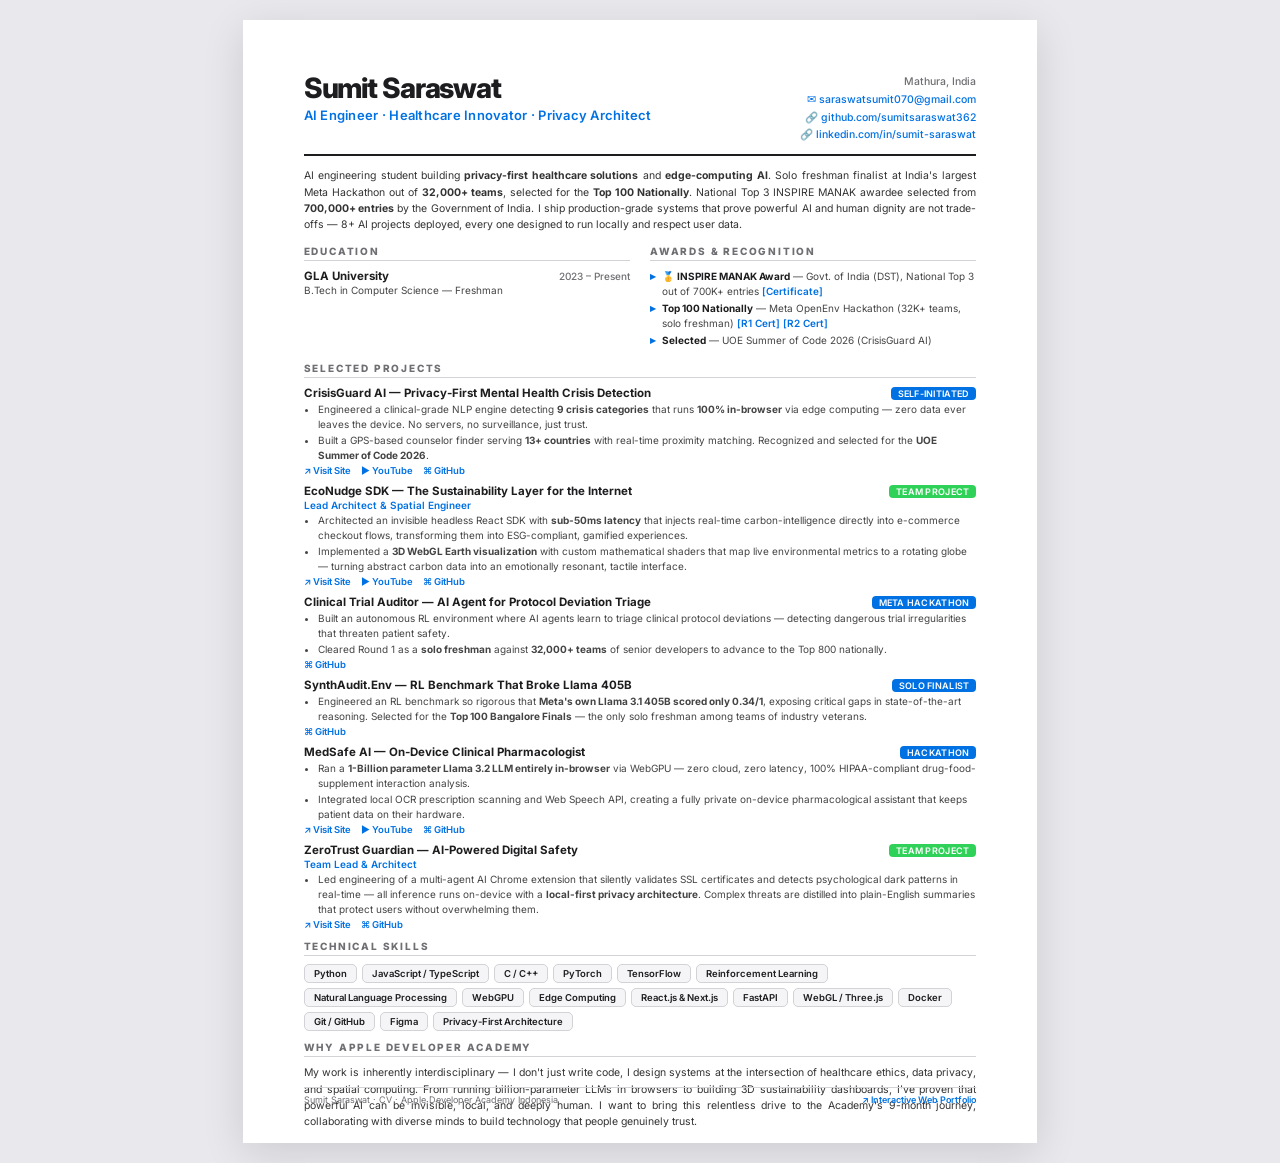
==== commit 124a522c: "Add Meta Hackathon R1 and R2 certificate links to CV" ====
--- a/Sumit_Saraswat_CV_Academy.html
+++ b/Sumit_Saraswat_CV_Academy.html
@@ -296,7 +296,7 @@
         </div>
         <div class="award-item">
           <span class="award-bullet">▸</span>
-          <span><strong>Top 100 Nationally</strong> — Meta OpenEnv Hackathon (32K+ teams, solo freshman)</span>
+          <span><strong>Top 100 Nationally</strong> — Meta OpenEnv Hackathon (32K+ teams, solo freshman) <a href="https://drive.google.com/file/d/1p6hsBi0v9EWxFhbuRywn0NHFlVuHcwLe/view?usp=sharing" style="color: var(--accent); text-decoration: none; font-weight: 600;">[R1 Cert]</a> <a href="https://drive.google.com/file/d/1Xh1TJI66z11OKxwj2l7xOEci9D-SREj6/view?usp=share_link" style="color: var(--accent); text-decoration: none; font-weight: 600;">[R2 Cert]</a></span>
         </div>
         <div class="award-item">
           <span class="award-bullet">▸</span>
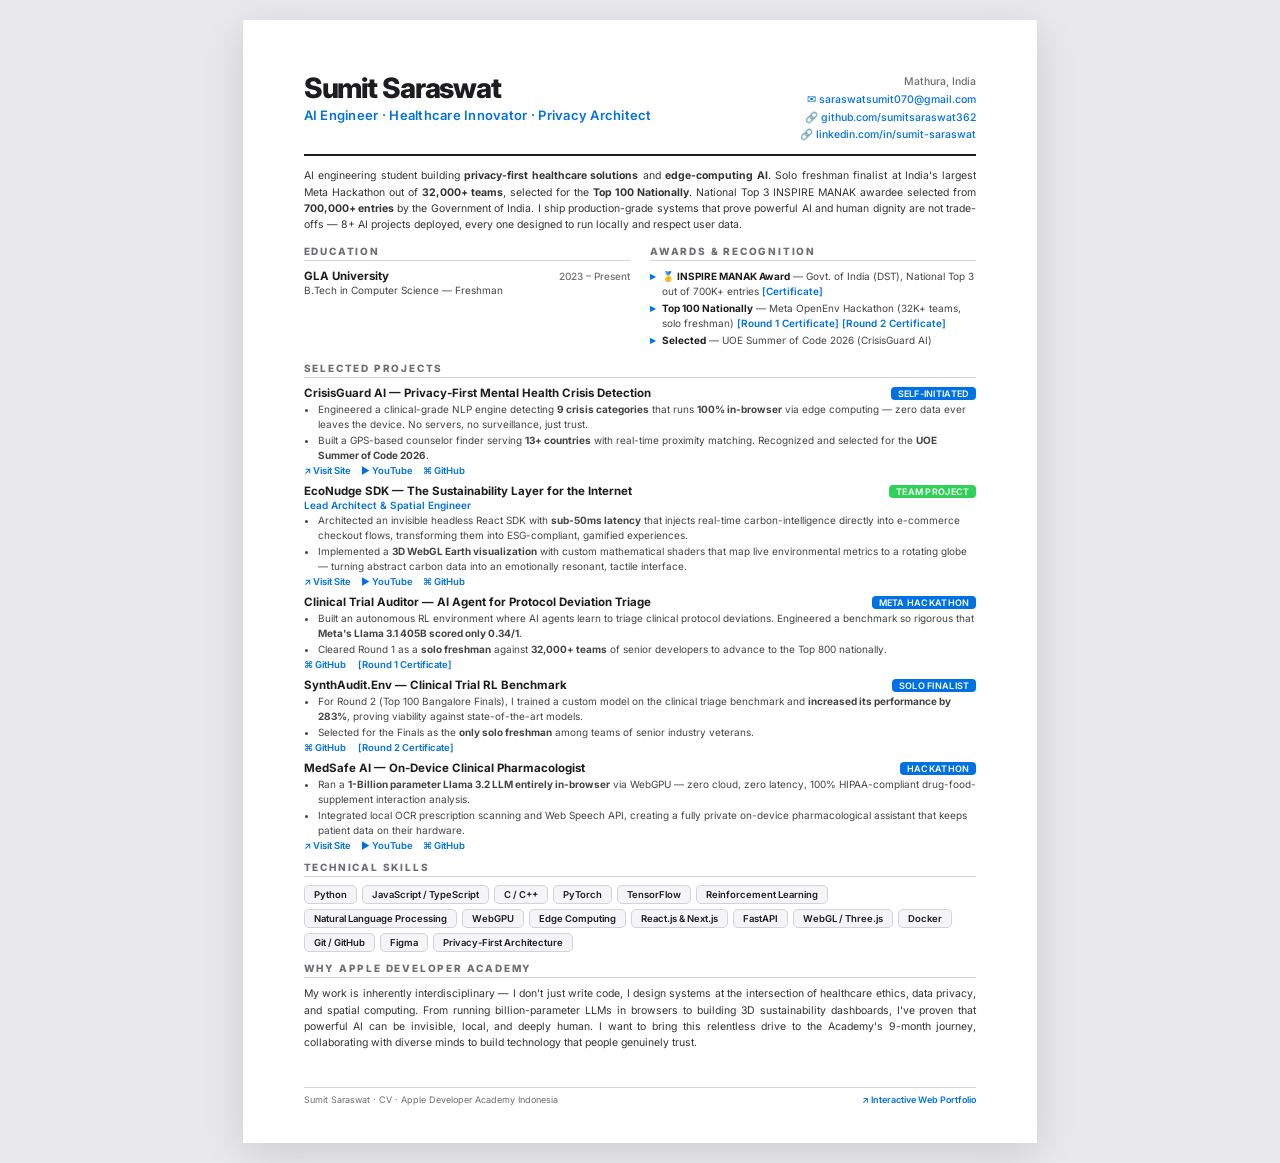
==== commit 0ed6015d: "Update Meta Hackathon details and fix overlap" ====
--- a/Sumit_Saraswat_CV_Academy.html
+++ b/Sumit_Saraswat_CV_Academy.html
@@ -296,7 +296,7 @@
         </div>
         <div class="award-item">
           <span class="award-bullet">▸</span>
-          <span><strong>Top 100 Nationally</strong> — Meta OpenEnv Hackathon (32K+ teams, solo freshman) <a href="https://drive.google.com/file/d/1p6hsBi0v9EWxFhbuRywn0NHFlVuHcwLe/view?usp=sharing" style="color: var(--accent); text-decoration: none; font-weight: 600;">[R1 Cert]</a> <a href="https://drive.google.com/file/d/1Xh1TJI66z11OKxwj2l7xOEci9D-SREj6/view?usp=share_link" style="color: var(--accent); text-decoration: none; font-weight: 600;">[R2 Cert]</a></span>
+          <span><strong>Top 100 Nationally</strong> — Meta OpenEnv Hackathon (32K+ teams, solo freshman) <a href="https://drive.google.com/file/d/1p6hsBi0v9EWxFhbuRywn0NHFlVuHcwLe/view?usp=sharing" style="color: var(--accent); text-decoration: none; font-weight: 600;">[Round 1 Certificate]</a> <a href="https://drive.google.com/file/d/1Xh1TJI66z11OKxwj2l7xOEci9D-SREj6/view?usp=share_link" style="color: var(--accent); text-decoration: none; font-weight: 600;">[Round 2 Certificate]</a></span>
         </div>
         <div class="award-item">
           <span class="award-bullet">▸</span>
@@ -349,25 +349,26 @@
         </div>
         <div class="item-desc">
           <ul>
-            <li>Built an autonomous RL environment where AI agents learn to triage clinical protocol deviations — detecting dangerous trial irregularities that threaten patient safety.</li>
+            <li>Built an autonomous RL environment where AI agents learn to triage clinical protocol deviations. Engineered a benchmark so rigorous that <strong>Meta's Llama 3.1 405B scored only 0.34/1</strong>.</li>
             <li>Cleared Round 1 as a <strong>solo freshman</strong> against <strong>32,000+ teams</strong> of senior developers to advance to the Top 800 nationally.</li>
           </ul>
         </div>
-        <div class="project-links"><a href="https://github.com/sumitsaraswat362/clinical-trial-auditor">⌘ GitHub</a></div>
+        <div class="project-links"><a href="https://github.com/sumitsaraswat362/clinical-trial-auditor">⌘ GitHub</a> <a href="https://drive.google.com/file/d/1p6hsBi0v9EWxFhbuRywn0NHFlVuHcwLe/view?usp=sharing">[Round 1 Certificate]</a></div>
       </div>
 
       <!-- SynthAudit -->
       <div class="item">
         <div class="item-row">
-          <span class="item-title">SynthAudit.Env — RL Benchmark That Broke Llama 405B</span>
+          <span class="item-title">SynthAudit.Env — Clinical Trial RL Benchmark</span>
           <span class="item-badge">SOLO FINALIST</span>
         </div>
         <div class="item-desc">
           <ul>
-            <li>Engineered an RL benchmark so rigorous that <strong>Meta's own Llama 3.1 405B scored only 0.34/1</strong>, exposing critical gaps in state-of-the-art reasoning. Selected for the <strong>Top 100 Bangalore Finals</strong> — the only solo freshman among teams of industry veterans.</li>
+            <li>For Round 2 (Top 100 Bangalore Finals), I trained a custom model on the clinical triage benchmark and <strong>increased its performance by 283%</strong>, proving viability against state-of-the-art models.</li>
+            <li>Selected for the Finals as the <strong>only solo freshman</strong> among teams of senior industry veterans.</li>
           </ul>
         </div>
-        <div class="project-links"><a href="https://github.com/sumitsaraswat362/SynthAudit.Env">⌘ GitHub</a></div>
+        <div class="project-links"><a href="https://github.com/sumitsaraswat362/SynthAudit.Env">⌘ GitHub</a> <a href="https://drive.google.com/file/d/1Xh1TJI66z11OKxwj2l7xOEci9D-SREj6/view?usp=share_link">[Round 2 Certificate]</a></div>
       </div>
 
       <!-- MedSafe AI -->
@@ -385,20 +386,7 @@
         <div class="project-links"><a href="https://sumitsaraswat362.github.io/medsafe-ai/">↗ Visit Site</a><a href="https://youtu.be/6W0s1nQnAfk?si=hVl1xbu6prFYXuF_">▶ YouTube</a><a href="https://github.com/sumitsaraswat362/medsafe-ai">⌘ GitHub</a></div>
       </div>
 
-      <!-- ZeroTrust Guardian -->
-      <div class="item">
-        <div class="item-row">
-          <span class="item-title">ZeroTrust Guardian — AI-Powered Digital Safety</span>
-          <span class="item-badge team">TEAM PROJECT</span>
-        </div>
-        <div class="item-sub">Team Lead & Architect</div>
-        <div class="item-desc">
-          <ul>
-            <li>Led engineering of a multi-agent AI Chrome extension that silently validates SSL certificates and detects psychological dark patterns in real-time — all inference runs on-device with a <strong>local-first privacy architecture</strong>. Complex threats are distilled into plain-English summaries that protect users without overwhelming them.</li>
-          </ul>
-        </div>
-        <div class="project-links"><a href="https://sumitsaraswat362.github.io/ZeroTrust-Guardian/">↗ Visit Site</a><a href="https://github.com/sumitsaraswat362/ZeroTrust-Guardian">⌘ GitHub</a></div>
-      </div>
+
     </div>
 
     <!-- SKILLS -->
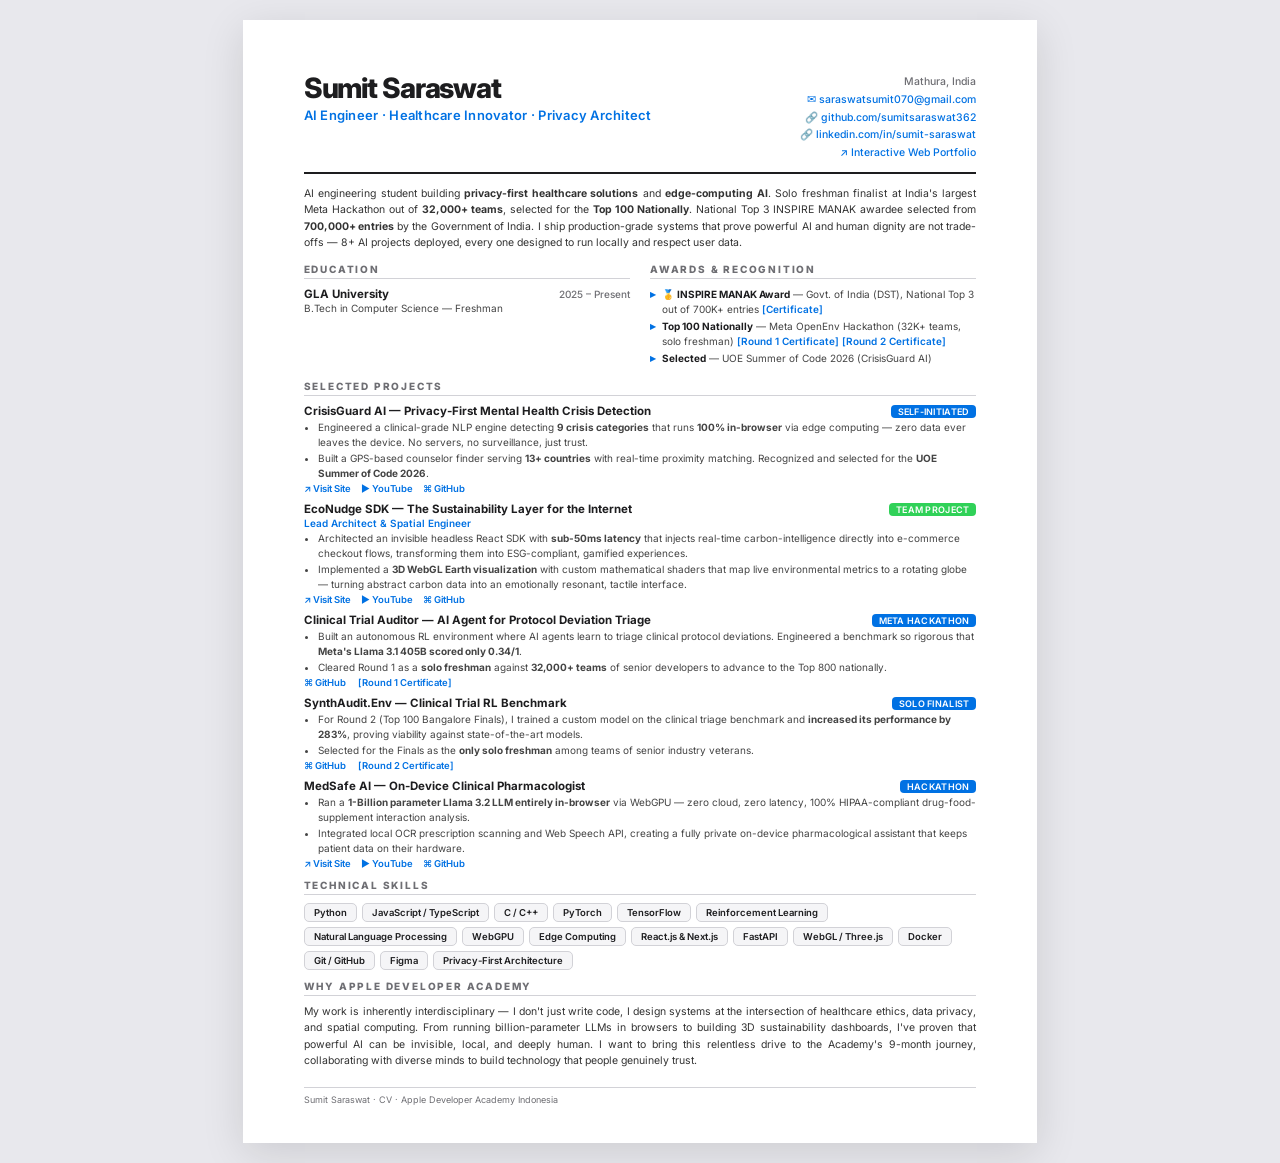
==== commit d33c4129: "Update university year to 2025 and move portfolio link to header" ====
--- a/Sumit_Saraswat_CV_Academy.html
+++ b/Sumit_Saraswat_CV_Academy.html
@@ -265,7 +265,8 @@
         Mathura, India<br>
         <a href="mailto:saraswatsumit070@gmail.com">✉ saraswatsumit070@gmail.com</a><br>
         <a href="https://github.com/sumitsaraswat362">🔗 github.com/sumitsaraswat362</a><br>
-        <a href="https://www.linkedin.com/in/sumit-saraswat-31819136a/">🔗 linkedin.com/in/sumit-saraswat</a>
+        <a href="https://www.linkedin.com/in/sumit-saraswat-31819136a/">🔗 linkedin.com/in/sumit-saraswat</a><br>
+        <a href="https://sumitsaraswat362.github.io/Portfolio/">↗ Interactive Web Portfolio</a>
       </div>
     </div>
 
@@ -282,7 +283,7 @@
         <h2 class="section-title">Education</h2>
         <div class="edu-row">
           <span class="edu-title">GLA University</span>
-          <span class="edu-date">2023 – Present</span>
+          <span class="edu-date">2025 – Present</span>
         </div>
         <div class="edu-sub">B.Tech in Computer Science — Freshman</div>
       </div>
@@ -423,7 +424,6 @@
     <!-- FOOTER -->
     <div class="footer">
       <span>Sumit Saraswat · CV · Apple Developer Academy Indonesia</span>
-      <a href="https://sumitsaraswat362.github.io/Portfolio/">↗ Interactive Web Portfolio</a>
     </div>
 
   </div>
